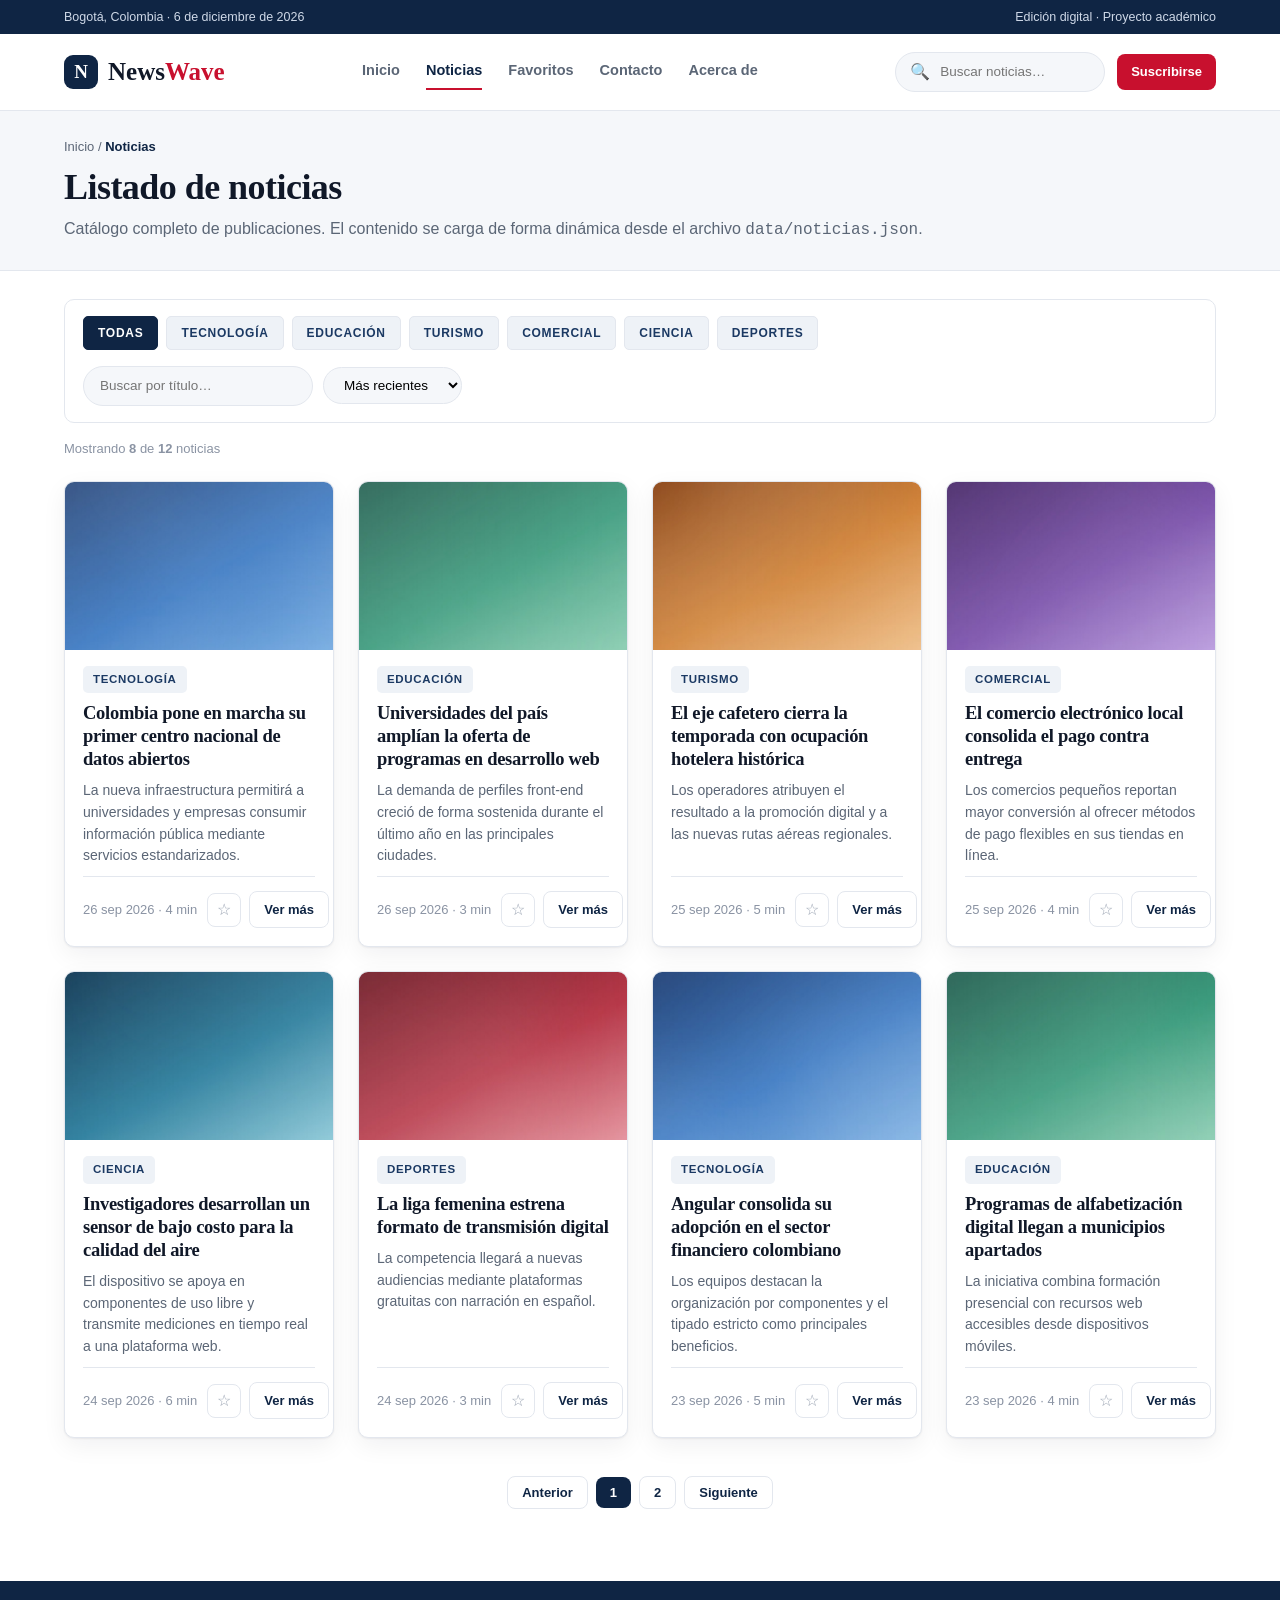
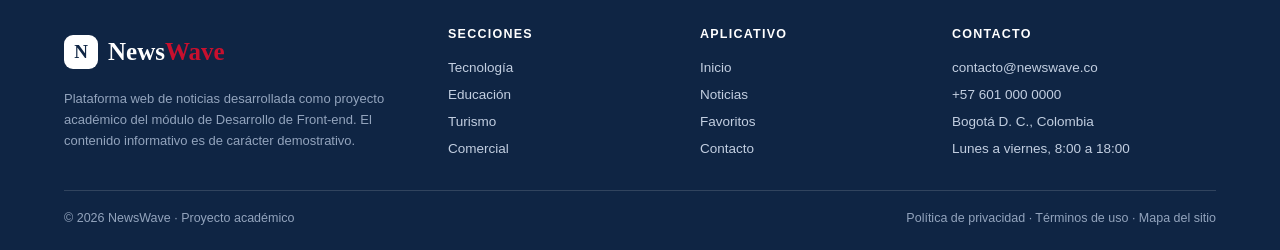
==== noticias.html @ b8cf6453 "Reorganiza la estructura del proyecto y el código JS - Mueve el contenido de newswave-main/ a la raí" ====
<!DOCTYPE html>
<html lang="es">
<head>
  <meta charset="UTF-8">
  <meta name="viewport" content="width=device-width, initial-scale=1.0">
  <meta name="description" content="NewsWave, plataforma web de noticias desarrollada como proyecto academico del modulo de Desarrollo de Front-end.">
  <title>NewsWave | Noticias</title>
  <link rel="stylesheet" href="assets/css/styles.css">
  <script src="data/noticias-respaldo.js" defer></script>
  <script src="assets/js/datos.js" defer></script>
  <script src="assets/js/layout.js" defer></script>
  <script src="assets/js/noticias.js" defer></script>
</head>
<body>
  <!-- ============================ Encabezado ============================ -->
  <div class="barra-superior">
    <div class="wrap">
      <span data-fecha-hoy>Bogotá, Colombia</span>
      <span>Edición digital &middot; Proyecto académico</span>
    </div>
  </div>

  <header class="cabecera">
    <div class="wrap">
      <a class="marca" href="index.html">
        <span class="marca__icono">N</span>
        <span class="marca__nombre">News<span>Wave</span></span>
      </a>

      <nav class="menu" id="menu-principal" aria-label="Menú principal">
        <a href="index.html">Inicio</a>
        <a href="noticias.html" class="activo">Noticias</a>
        <a href="favoritos.html">Favoritos</a>
        <a href="contacto.html">Contacto</a>
        <a href="acerca.html">Acerca de</a>
      </nav>

      <div class="acciones-cabecera">
        <form class="buscador-cabecera" role="search">
          <span aria-hidden="true">&#128269;</span>
          <input type="search" placeholder="Buscar noticias…" aria-label="Buscar noticias">
        </form>
        <a class="boton boton--primario boton--pequeno boton-suscribirse" href="contacto.html">Suscribirse</a>
        <button class="boton-menu" type="button" aria-expanded="false"
                aria-controls="menu-principal" aria-label="Abrir menú">&#9776;</button>
      </div>
    </div>
  </header>

  <main>
    <div class="barra-contexto">
      <div class="wrap">
        <p class="ruta"><a href="index.html">Inicio</a> / <strong>Noticias</strong></p>
        <h1>Listado de noticias</h1>
        <p class="entradilla mt-8">Catálogo completo de publicaciones. El contenido se
          carga de forma dinámica desde el archivo <code>data/noticias.json</code>.</p>
      </div>
    </div>

    <section style="padding:28px 0 0">
      <div class="wrap">
        <!-- Barra de filtros -->
        <div class="filtros">
          <div class="filtros__categorias" id="filtro-categorias"></div>
          <div class="filtros__controles">
            <input type="search" id="filtro-busqueda" placeholder="Buscar por título…"
                   aria-label="Buscar por título">
            <select id="filtro-orden" aria-label="Ordenar noticias">
              <option value="recientes">Más recientes</option>
              <option value="antiguas">Más antiguas</option>
              <option value="titulo">Título (A-Z)</option>
            </select>
          </div>
        </div>
        <p class="meta mt-16" id="contador-resultados"></p>
      </div>
    </section>

    <section style="padding:22px 0 0">
      <div class="wrap">
        <div class="rejilla rejilla--4" id="listado-noticias">
          <p class="entradilla">Cargando noticias…</p>
        </div>
        <div class="paginacion" id="paginacion"></div>
      </div>
    </section>
  </main>

  <!-- ============================== Pie ================================ -->
  <footer class="pie">
    <div class="wrap">
      <div class="pie__columnas">
        <div>
          <a class="marca" href="index.html">
            <span class="marca__icono">N</span>
            <span class="marca__nombre">News<span>Wave</span></span>
          </a>
          <p class="pie__nota">Plataforma web de noticias desarrollada como proyecto
            académico del módulo de Desarrollo de Front-end. El contenido informativo
            es de carácter demostrativo.</p>
        </div>
        <div>
          <h3>Secciones</h3>
          <ul>
            <li><a href="noticias.html?categoria=tecnologia">Tecnología</a></li>
            <li><a href="noticias.html?categoria=educacion">Educación</a></li>
            <li><a href="noticias.html?categoria=turismo">Turismo</a></li>
            <li><a href="noticias.html?categoria=comercial">Comercial</a></li>
          </ul>
        </div>
        <div>
          <h3>Aplicativo</h3>
          <ul>
            <li><a href="index.html">Inicio</a></li>
            <li><a href="noticias.html">Noticias</a></li>
            <li><a href="favoritos.html">Favoritos</a></li>
            <li><a href="contacto.html">Contacto</a></li>
          </ul>
        </div>
        <div>
          <h3>Contacto</h3>
          <ul>
            <li>contacto@newswave.co</li>
            <li>+57 601 000 0000</li>
            <li>Bogotá D. C., Colombia</li>
            <li>Lunes a viernes, 8:00 a 18:00</li>
          </ul>
        </div>
      </div>
      <div class="pie__final">
        <span>&copy; <span data-anio>2026</span> NewsWave &middot; Proyecto académico</span>
        <span>Política de privacidad &middot; Términos de uso &middot; Mapa del sitio</span>
      </div>
    </div>
  </footer>
</body>
</html>
---- assets/css/styles.css ----
/* ==========================================================================
   NewsWave - Hoja de estilos principal
   Proyecto academico | Modulo de Desarrollo de Front-end
   Entrega 2: prototipo funcional (HTML, CSS y JavaScript)

   Contenido:
   1. Variables y reset
   2. Utilidades
   3. Encabezado y menu
   4. Pie de pagina
   5. Componentes (botones, etiquetas, tarjetas, formularios)
   6. Vistas (inicio, noticias, detalle, favoritos, contacto, acerca)
   7. Diseno responsivo
   ========================================================================== */

/* -------------------------------------------------- 1. Variables y reset */
:root {
  --navy: #0f2544;
  --navy-700: #1b3963;
  --red: #c8102e;
  --ink: #101828;
  --muted: #5b6676;
  --line: #e3e7ee;
  --bg: #ffffff;
  --soft: #f5f7fa;
  --soft-2: #eef2f7;
  --ok: #1f7a46;
  --ok-bg: #eef9f2;
  --radius: 10px;
  --shadow: 0 1px 2px rgba(16, 24, 40, .06), 0 8px 24px rgba(16, 24, 40, .06);
  --sans: "Segoe UI", Roboto, "Helvetica Neue", Arial, sans-serif;
  --serif: Georgia, "Times New Roman", serif;
  --wrap: 1200px;
}

*,
*::before,
*::after { box-sizing: border-box; }

body,
h1, h2, h3, h4,
p, figure, ul, ol { margin: 0; padding: 0; }

ul { list-style: none; }

body {
  background: var(--bg);
  color: var(--ink);
  font-family: var(--sans);
  font-size: 16px;
  line-height: 1.5;
  -webkit-font-smoothing: antialiased;
}

img { max-width: 100%; display: block; }

a { color: inherit; }

h1, h2, h3 {
  font-family: var(--serif);
  letter-spacing: -.015em;
  line-height: 1.16;
  font-weight: 700;
}

/* -------------------------------------------------------- 2. Utilidades */
.wrap {
  max-width: var(--wrap);
  margin: 0 auto;
  padding: 0 24px;
}

.seccion { padding: 56px 0; }
.seccion--suave { background: var(--soft); }

.mt-8 { margin-top: 8px; }
.mt-16 { margin-top: 16px; }
.mt-24 { margin-top: 24px; }
.mt-40 { margin-top: 40px; }

.oculto { display: none !important; }

.visualmente-oculto {
  position: absolute;
  width: 1px; height: 1px;
  overflow: hidden;
  clip: rect(0 0 0 0);
  white-space: nowrap;
}

.antetitulo {
  font-size: 12px;
  font-weight: 700;
  letter-spacing: .12em;
  text-transform: uppercase;
  color: var(--red);
}

.entradilla {
  color: var(--muted);
  font-size: 16px;
  line-height: 1.6;
}

.meta {
  color: #8a93a3;
  font-size: 13px;
}

.encabezado-seccion {
  display: flex;
  align-items: flex-end;
  justify-content: space-between;
  gap: 16px;
  margin-bottom: 22px;
}

.encabezado-seccion h2 { font-size: 28px; }

.encabezado-seccion a {
  color: var(--navy);
  font-size: 14px;
  font-weight: 700;
  text-decoration: none;
  white-space: nowrap;
}

/* --------------------------------------------- 3. Encabezado y menu */
.barra-superior {
  background: var(--navy);
  color: #cfd9e8;
  font-size: 12.5px;
}

.barra-superior .wrap {
  display: flex;
  justify-content: space-between;
  align-items: center;
  gap: 12px;
  min-height: 34px;
}

.cabecera {
  background: #fff;
  border-bottom: 1px solid var(--line);
  position: sticky;
  top: 0;
  z-index: 20;
}

.cabecera .wrap {
  display: flex;
  align-items: center;
  justify-content: space-between;
  gap: 20px;
  min-height: 76px;
}

.marca {
  display: flex;
  align-items: center;
  gap: 10px;
  text-decoration: none;
  color: var(--ink);
}

.marca__icono {
  width: 34px; height: 34px;
  border-radius: 9px;
  background: var(--navy);
  color: #fff;
  display: flex;
  align-items: center;
  justify-content: center;
  font-family: var(--serif);
  font-weight: 700;
  font-size: 19px;
}

.marca__nombre {
  font-family: var(--serif);
  font-size: 25px;
  font-weight: 700;
}

.marca__nombre span { color: var(--red); }

.menu {
  display: flex;
  gap: 26px;
}

.menu a {
  text-decoration: none;
  color: var(--muted);
  font-size: 14.5px;
  font-weight: 700;
  padding: 6px 0;
  border-bottom: 2px solid transparent;
}

.menu a:hover { color: var(--navy); }

.menu a.activo {
  color: var(--navy);
  border-bottom-color: var(--red);
}

.acciones-cabecera {
  display: flex;
  align-items: center;
  gap: 12px;
}

.buscador-cabecera {
  display: flex;
  align-items: center;
  gap: 8px;
  background: var(--soft);
  border: 1px solid var(--line);
  border-radius: 999px;
  padding: 7px 14px;
  width: 210px;
}

.buscador-cabecera input {
  border: 0;
  background: transparent;
  outline: none;
  font: inherit;
  font-size: 13.5px;
  color: var(--ink);
  width: 100%;
}

.boton-menu {
  display: none;
  border: 1px solid var(--line);
  background: #fff;
  border-radius: 8px;
  padding: 8px 12px;
  font-size: 18px;
  cursor: pointer;
  line-height: 1;
}

/* ------------------------------------------------ 4. Pie de pagina */
.pie {
  background: var(--navy);
  color: #c3cfe1;
  margin-top: 72px;
}

.pie .wrap { padding-top: 46px; padding-bottom: 24px; }

.pie__columnas {
  display: grid;
  grid-template-columns: 1.6fr 1fr 1fr 1.2fr;
  gap: 32px;
}

.pie h3 {
  color: #fff;
  font-family: var(--sans);
  font-size: 12.5px;
  letter-spacing: .1em;
  text-transform: uppercase;
  margin-bottom: 12px;
}

.pie a, .pie li {
  color: #c3cfe1;
  font-size: 13.5px;
  line-height: 2;
  text-decoration: none;
}

.pie a:hover { color: #fff; }

.pie .marca__nombre { color: #fff; }
.pie .marca__icono { background: #fff; color: var(--navy); }

.pie__nota {
  color: #93a4bd;
  font-size: 13px;
  margin-top: 12px;
  line-height: 1.6;
}

.pie__final {
  border-top: 1px solid rgba(255, 255, 255, .14);
  margin-top: 28px;
  padding-top: 18px;
  display: flex;
  justify-content: space-between;
  gap: 12px;
  color: #93a4bd;
  font-size: 12.5px;
}

/* ------------------------------------------------- 5. Componentes */
.boton {
  display: inline-flex;
  align-items: center;
  justify-content: center;
  gap: 8px;
  border: 0;
  border-radius: 8px;
  padding: 11px 20px;
  font-family: var(--sans);
  font-size: 14px;
  font-weight: 700;
  text-decoration: none;
  cursor: pointer;
  white-space: nowrap;
}

.boton--primario { background: var(--red); color: #fff; }
.boton--primario:hover { background: #a80d26; }
.boton--oscuro { background: var(--navy); color: #fff; }
.boton--oscuro:hover { background: #163055; }
.boton--claro { background: #fff; color: var(--navy); border: 1.5px solid var(--line); }
.boton--claro:hover { border-color: #c9d2e0; }
.boton--pequeno { padding: 8px 14px; font-size: 13px; }
.boton--peligro { background: #fff; color: var(--red); border: 1.5px solid #f5c2cb; }
.boton--peligro:hover { background: #fdecef; }

.etiqueta {
  display: inline-block;
  width: fit-content;
  background: var(--soft-2);
  color: var(--navy-700);
  font-size: 11.5px;
  font-weight: 700;
  letter-spacing: .06em;
  text-transform: uppercase;
  padding: 5px 10px;
  border-radius: 5px;
}

.etiqueta--roja { background: #fdecef; color: var(--red); }

/* Tarjeta de noticia */
.rejilla { display: grid; gap: 24px; }
.rejilla--3 { grid-template-columns: repeat(3, 1fr); }
.rejilla--4 { grid-template-columns: repeat(4, 1fr); }

.tarjeta {
  background: #fff;
  border: 1px solid var(--line);
  border-radius: var(--radius);
  overflow: hidden;
  display: flex;
  flex-direction: column;
  box-shadow: var(--shadow);
}

.tarjeta__imagen {
  width: 100%;
  height: 168px;
  object-fit: cover;
  background: var(--soft-2);
}

.tarjeta__cuerpo {
  padding: 16px 18px 18px;
  display: flex;
  flex-direction: column;
  gap: 9px;
  flex: 1;
}

.tarjeta__titulo { font-size: 18.5px; line-height: 1.25; }

.tarjeta__titulo a { text-decoration: none; }
.tarjeta__titulo a:hover { color: var(--navy-700); }

.tarjeta__resumen {
  color: var(--muted);
  font-size: 14px;
  line-height: 1.55;
}

.tarjeta__pie {
  margin-top: auto;
  padding-top: 14px;
  display: flex;
  align-items: center;
  justify-content: space-between;
  gap: 10px;
  border-top: 1px solid var(--line);
}

.tarjeta__pie .meta { white-space: nowrap; }

.tarjeta__acciones {
  display: flex;
  align-items: center;
  gap: 8px;
}

.boton-favorito {
  width: 34px; height: 34px;
  border-radius: 8px;
  border: 1.5px solid var(--line);
  background: #fff;
  color: #9aa3b2;
  font-size: 16px;
  line-height: 1;
  cursor: pointer;
}

.boton-favorito.activo {
  background: #fdecef;
  border-color: #f5c2cb;
  color: var(--red);
}

/* Formularios */
.campo { display: flex; flex-direction: column; gap: 7px; }

.campo label { font-size: 13.5px; font-weight: 700; }
.campo label .obligatorio { color: var(--red); }

.campo input,
.campo select,
.campo textarea {
  border: 1.5px solid var(--line);
  border-radius: 8px;
  padding: 12px 14px;
  font: inherit;
  font-size: 14.5px;
  color: var(--ink);
  background: #fff;
  outline: none;
  width: 100%;
}

.campo input:focus,
.campo select:focus,
.campo textarea:focus { border-color: var(--navy-700); }

.campo textarea { min-height: 118px; resize: vertical; }

.campo--error input,
.campo--error select,
.campo--error textarea { border-color: var(--red); }

.campo__error { color: var(--red); font-size: 12.5px; }

.aviso {
  border-radius: 8px;
  padding: 12px 15px;
  font-size: 13.5px;
  line-height: 1.5;
}

.aviso--error { border: 1.5px solid #f5c2cb; background: #fdecef; color: var(--red); }
.aviso--exito { border: 1.5px solid #b7e3c8; background: var(--ok-bg); color: var(--ok); }

/* Estados de carga y vacio */
.estado {
  border: 1.5px dashed var(--line);
  background: var(--soft);
  border-radius: var(--radius);
  padding: 44px 24px;
  text-align: center;
  color: var(--muted);
}

.estado h3 { font-size: 22px; color: var(--ink); margin-bottom: 8px; }
.estado__icono { font-size: 34px; }
.estado__icono--exito { font-size: 40px; color: var(--ok); }
.estado__texto { max-width: 520px; margin: 8px auto 0; }

/* ----------------------------------------------------- 6. Vistas */
/* Barra de contexto */
.barra-contexto {
  background: var(--soft);
  border-bottom: 1px solid var(--line);
  padding: 26px 0;
}

.ruta { color: var(--muted); font-size: 13px; }
.ruta a { text-decoration: none; }
.ruta strong { color: var(--navy); }
.barra-contexto h1 { font-size: 36px; margin-top: 10px; }

/* Inicio: noticia principal */
.principal {
  background: linear-gradient(180deg, var(--soft) 0%, #fff 100%);
  padding: 52px 0 8px;
}

.principal__grid {
  display: grid;
  grid-template-columns: 1.45fr 1fr;
  gap: 36px;
  align-items: center;
}

.principal h1 { font-size: 46px; margin: 12px 0 14px; }

.principal__acciones { display: flex; gap: 12px; margin-top: 26px; flex-wrap: wrap; }

.principal__cifras {
  display: flex;
  gap: 32px;
  margin-top: 32px;
  padding-top: 22px;
  border-top: 1px solid var(--line);
  flex-wrap: wrap;
}

.principal__cifras strong {
  display: block;
  font-family: var(--serif);
  font-size: 26px;
}

.principal__imagen {
  width: 100%;
  height: 360px;
  object-fit: cover;
  border-radius: var(--radius);
}

.tarjeta-seccion {
  background: #fff;
  border: 1px solid var(--line);
  border-radius: var(--radius);
  box-shadow: var(--shadow);
  padding: 22px;
  text-decoration: none;
  display: block;
}

.tarjeta-seccion:hover { border-color: #c9d2e0; }
.tarjeta-seccion h3 { font-size: 18px; margin: 8px 0; }
.tarjeta-seccion p { color: var(--muted); font-size: 13.5px; }
.tarjeta-seccion__icono { font-size: 26px; }

.bloque-doble {
  display: grid;
  grid-template-columns: 1fr 1fr;
  gap: 36px;
  align-items: center;
}

.testimonio {
  background: #fff;
  border: 1px solid var(--line);
  border-radius: var(--radius);
  box-shadow: var(--shadow);
  padding: 26px;
}

.testimonio p {
  font-family: var(--serif);
  font-size: 19px;
  line-height: 1.55;
  margin-top: 16px;
}

.testimonio__autor { display: flex; align-items: center; gap: 12px; margin-top: 20px; }

.testimonio__avatar {
  width: 42px; height: 42px;
  border-radius: 50%;
  object-fit: cover;
}

/* Noticias: barra de filtros */
.filtros {
  display: flex;
  justify-content: space-between;
  align-items: center;
  gap: 16px;
  flex-wrap: wrap;
  border: 1px solid var(--line);
  border-radius: var(--radius);
  padding: 16px 18px;
  background: #fff;
}

.filtros__categorias { display: flex; gap: 8px; flex-wrap: wrap; }

.chip {
  border: 1px solid var(--line);
  background: var(--soft-2);
  color: var(--navy-700);
  font-size: 12px;
  font-weight: 700;
  letter-spacing: .06em;
  text-transform: uppercase;
  padding: 9px 14px;
  border-radius: 5px;
  cursor: pointer;
  font-family: var(--sans);
}

.chip:hover { border-color: #c9d2e0; }

.chip.activo {
  background: var(--navy);
  border-color: var(--navy);
  color: #fff;
}

.filtros__controles { display: flex; gap: 10px; align-items: center; flex-wrap: wrap; }

.filtros__controles input,
.filtros__controles select {
  border: 1px solid var(--line);
  border-radius: 999px;
  padding: 9px 16px;
  font: inherit;
  font-size: 13.5px;
  background: var(--soft);
  outline: none;
}

.filtros__controles input { width: 230px; }
.filtros__controles input:focus,
.filtros__controles select:focus { border-color: var(--navy-700); }

.paginacion {
  display: flex;
  justify-content: center;
  align-items: center;
  gap: 8px;
  margin-top: 38px;
  flex-wrap: wrap;
}

/* Detalle */
.detalle {
  display: grid;
  grid-template-columns: 1fr 340px;
  gap: 48px;
  align-items: start;
  padding: 40px 0;
}

.detalle h1 { font-size: 42px; margin: 14px 0 16px; }

.detalle__firma {
  display: flex;
  align-items: center;
  justify-content: space-between;
  gap: 16px;
  flex-wrap: wrap;
  border-top: 1px solid var(--line);
  border-bottom: 1px solid var(--line);
  padding: 14px 0;
  margin: 24px 0;
}

.detalle__autor { display: flex; align-items: center; gap: 12px; }
.detalle__acciones { display: flex; gap: 10px; flex-wrap: wrap; }

.detalle__imagen {
  width: 100%;
  max-height: 420px;
  object-fit: cover;
  border-radius: var(--radius);
}

.detalle__cuerpo { font-size: 17px; line-height: 1.75; color: #25303f; margin-top: 26px; }
.detalle__cuerpo p + p { margin-top: 16px; }

.detalle__cita {
  border-left: 4px solid var(--red);
  padding: 6px 0 6px 20px;
  margin: 24px 0;
  font-family: var(--serif);
  font-size: 20px;
  line-height: 1.5;
}

.detalle__tags { display: flex; gap: 8px; flex-wrap: wrap; margin-top: 28px; }

.panel {
  background: #fff;
  border: 1px solid var(--line);
  border-radius: var(--radius);
  box-shadow: var(--shadow);
  padding: 20px;
}

.panel--suave { background: var(--soft); box-shadow: none; }

.panel__titulo {
  font-family: var(--sans);
  font-size: 12.5px;
  letter-spacing: .1em;
  text-transform: uppercase;
  color: var(--muted);
  margin-bottom: 12px;
}

.panel dl { display: grid; grid-template-columns: auto 1fr; gap: 6px 10px; font-size: 13.5px; }
.panel dt { color: var(--muted); }
.panel dd { margin: 0; font-weight: 700; }

.relacionadas { display: flex; flex-direction: column; gap: 14px; margin-top: 14px; }

.relacionada { display: flex; gap: 12px; text-decoration: none; }

.relacionada img {
  width: 92px; height: 68px;
  object-fit: cover;
  border-radius: 8px;
  flex: none;
}

.relacionada h4 {
  font-family: var(--serif);
  font-size: 15.5px;
  line-height: 1.3;
}

/* Favoritos */
.favoritos__barra {
  display: flex;
  justify-content: space-between;
  align-items: center;
  flex-wrap: wrap;
  gap: 12px;
  margin-bottom: 24px;
}

.favoritos__acciones { display: flex; gap: 8px; }

.formulario-crear { display: flex; flex-direction: column; gap: 14px; }

/* Contacto */
.contacto {
  display: grid;
  grid-template-columns: 1.35fr 1fr;
  gap: 40px;
  align-items: start;
  padding: 44px 0;
}

.formulario {
  background: #fff;
  border: 1px solid var(--line);
  border-radius: var(--radius);
  box-shadow: var(--shadow);
  padding: 30px 32px;
}

.formulario__fila {
  display: grid;
  grid-template-columns: 1fr 1fr;
  gap: 18px;
  margin-top: 18px;
}

.formulario__acciones { display: flex; gap: 12px; margin-top: 22px; flex-wrap: wrap; }

.mapa {
  width: 100%;
  height: 210px;
  object-fit: cover;
  border-radius: var(--radius);
}

/* Acerca de */
.texto-largo { max-width: 760px; font-size: 16.5px; line-height: 1.75; color: #25303f; }
.texto-largo h2 { font-size: 24px; margin: 28px 0 10px; }
.texto-largo p + p { margin-top: 14px; }
.texto-largo ul { margin: 10px 0 0 18px; list-style: disc; }
.texto-largo li { margin-bottom: 6px; }

/* ------------------------------------------ 7. Diseno responsivo */
/* Tableta */
@media (max-width: 1024px) {
  .rejilla--4 { grid-template-columns: repeat(2, 1fr); }
  .rejilla--3 { grid-template-columns: repeat(2, 1fr); }
  .principal__grid { grid-template-columns: 1fr; }
  .principal h1 { font-size: 38px; }
  .principal__imagen { height: 280px; }
  .detalle { grid-template-columns: 1fr; gap: 32px; }
  .contacto { grid-template-columns: 1fr; }
  .bloque-doble { grid-template-columns: 1fr; gap: 24px; }
  .pie__columnas { grid-template-columns: 1fr 1fr; gap: 24px; }
  .buscador-cabecera { display: none; }
}

/* Movil */
@media (max-width: 768px) {
  .boton-menu { display: block; }

  .menu {
    display: none;
    position: absolute;
    top: 100%;
    left: 0;
    right: 0;
    background: #fff;
    border-bottom: 1px solid var(--line);
    flex-direction: column;
    gap: 0;
    padding: 8px 24px 16px;
    box-shadow: var(--shadow);
  }

  .menu.abierto { display: flex; }

  .menu a {
    padding: 12px 0;
    border-bottom: 1px solid var(--line);
  }

  .menu a.activo { border-bottom-color: var(--red); }

  .cabecera { position: relative; }
  .cabecera .wrap { min-height: 64px; }
  .barra-superior .wrap { font-size: 11.5px; flex-direction: column; align-items: flex-start; padding-top: 6px; padding-bottom: 6px; }

  .rejilla--3,
  .rejilla--4 { grid-template-columns: 1fr; }

  .principal { padding-top: 32px; }
  .principal h1 { font-size: 30px; }
  .barra-contexto h1 { font-size: 27px; }
  .detalle h1 { font-size: 29px; }
  .seccion { padding: 36px 0; }

  .filtros { padding: 14px; }
  .filtros__controles input { width: 100%; }
  .filtros__controles { width: 100%; }

  .formulario { padding: 22px 18px; }
  .formulario__fila { grid-template-columns: 1fr; }

  .pie__columnas { grid-template-columns: 1fr; }
  .pie__final { flex-direction: column; gap: 6px; }

  .encabezado-seccion { flex-direction: column; align-items: flex-start; }
}
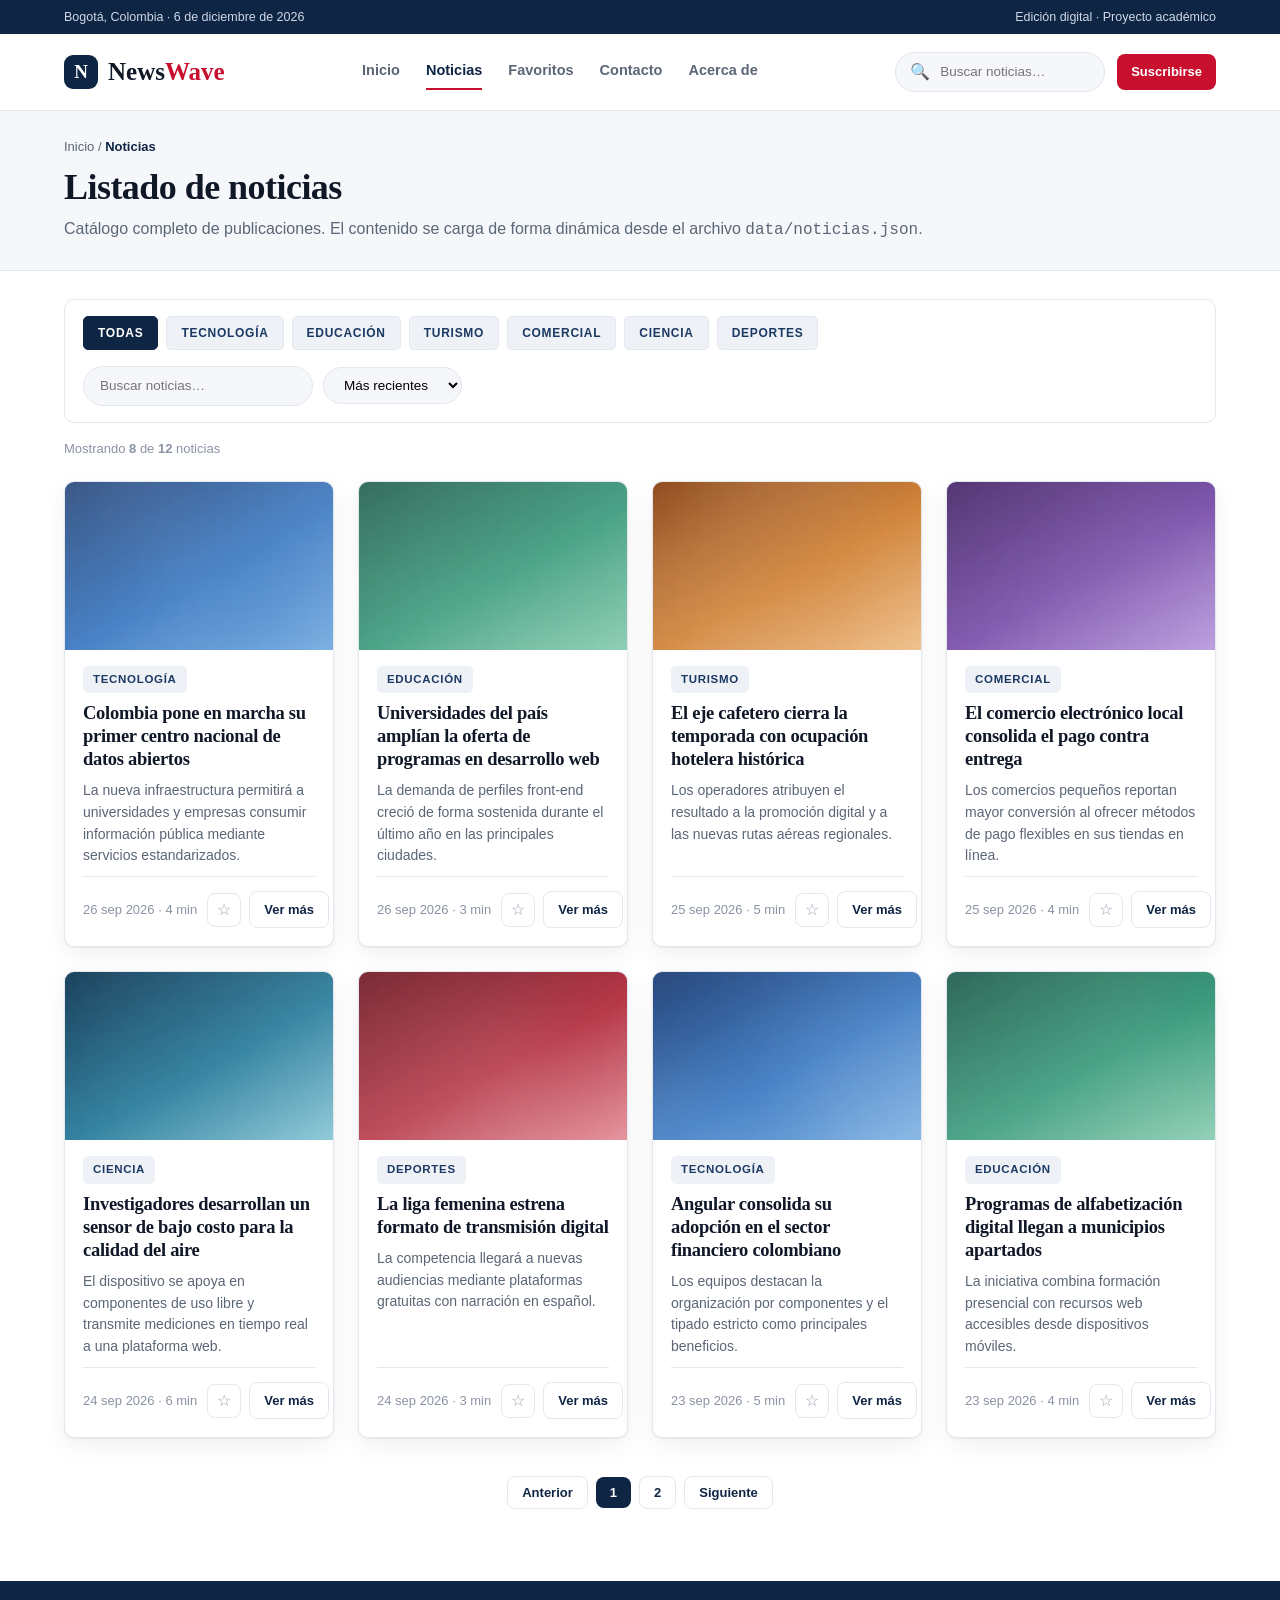
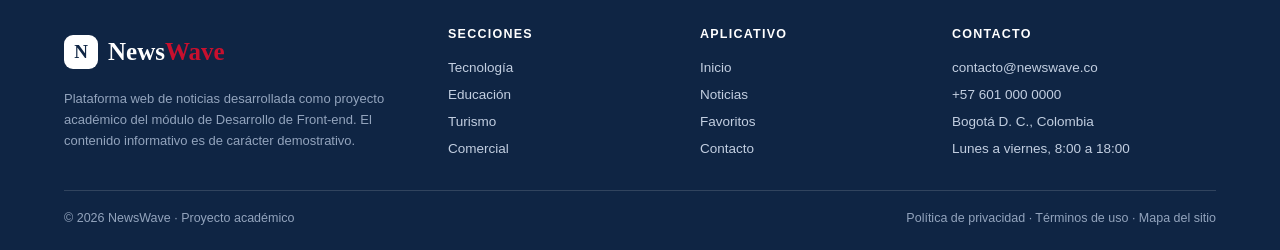
==== commit 1310bd70: "Corrige el buscador: visible en tableta y móvil, busca en más campos e incluye noticias propias" ====
--- a/noticias.html
+++ b/noticias.html
@@ -63,8 +63,8 @@
         <div class="filtros">
           <div class="filtros__categorias" id="filtro-categorias"></div>
           <div class="filtros__controles">
-            <input type="search" id="filtro-busqueda" placeholder="Buscar por título…"
-                   aria-label="Buscar por título">
+            <input type="search" id="filtro-busqueda" placeholder="Buscar noticias…"
+                   aria-label="Buscar noticias">
             <select id="filtro-orden" aria-label="Ordenar noticias">
               <option value="recientes">Más recientes</option>
               <option value="antiguas">Más antiguas</option>
--- a/assets/css/styles.css
+++ b/assets/css/styles.css
@@ -786,7 +786,12 @@
   .contacto { grid-template-columns: 1fr; }
   .bloque-doble { grid-template-columns: 1fr; gap: 24px; }
   .pie__columnas { grid-template-columns: 1fr 1fr; gap: 24px; }
-  .buscador-cabecera { display: none; }
+
+  /* El buscador pasa a una segunda fila de ancho completo en la cabecera. */
+  .cabecera .wrap { flex-wrap: wrap; row-gap: 10px; padding-bottom: 12px; }
+  .acciones-cabecera { display: contents; }
+  .boton-suscribirse { margin-left: auto; }
+  .buscador-cabecera { order: 1; width: 100%; }
 }
 
 /* Movil */
@@ -817,7 +822,8 @@
   .menu a.activo { border-bottom-color: var(--red); }
 
   .cabecera { position: relative; }
-  .cabecera .wrap { min-height: 64px; }
+  .cabecera .wrap { min-height: 64px; column-gap: 10px; }
+  .marca__nombre { font-size: 21px; }
   .barra-superior .wrap { font-size: 11.5px; flex-direction: column; align-items: flex-start; padding-top: 6px; padding-bottom: 6px; }
 
   .rejilla--3,
